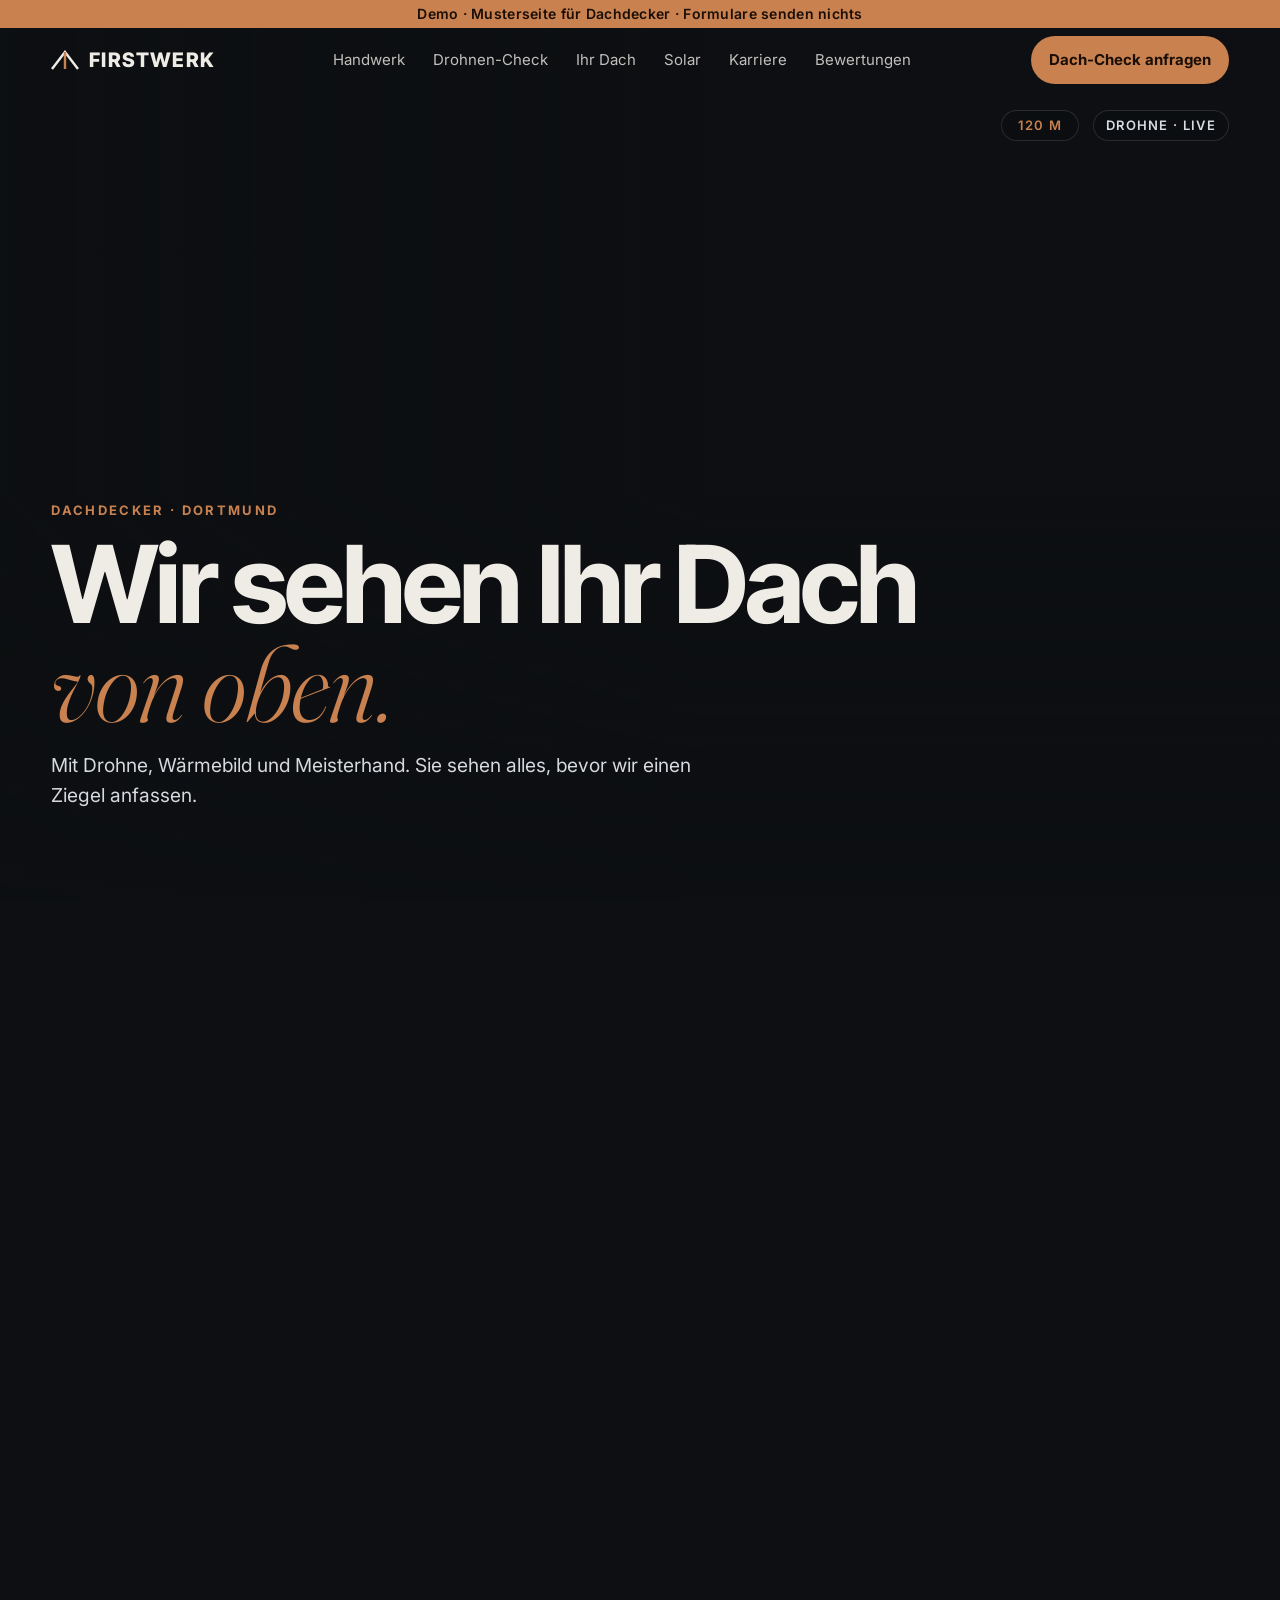
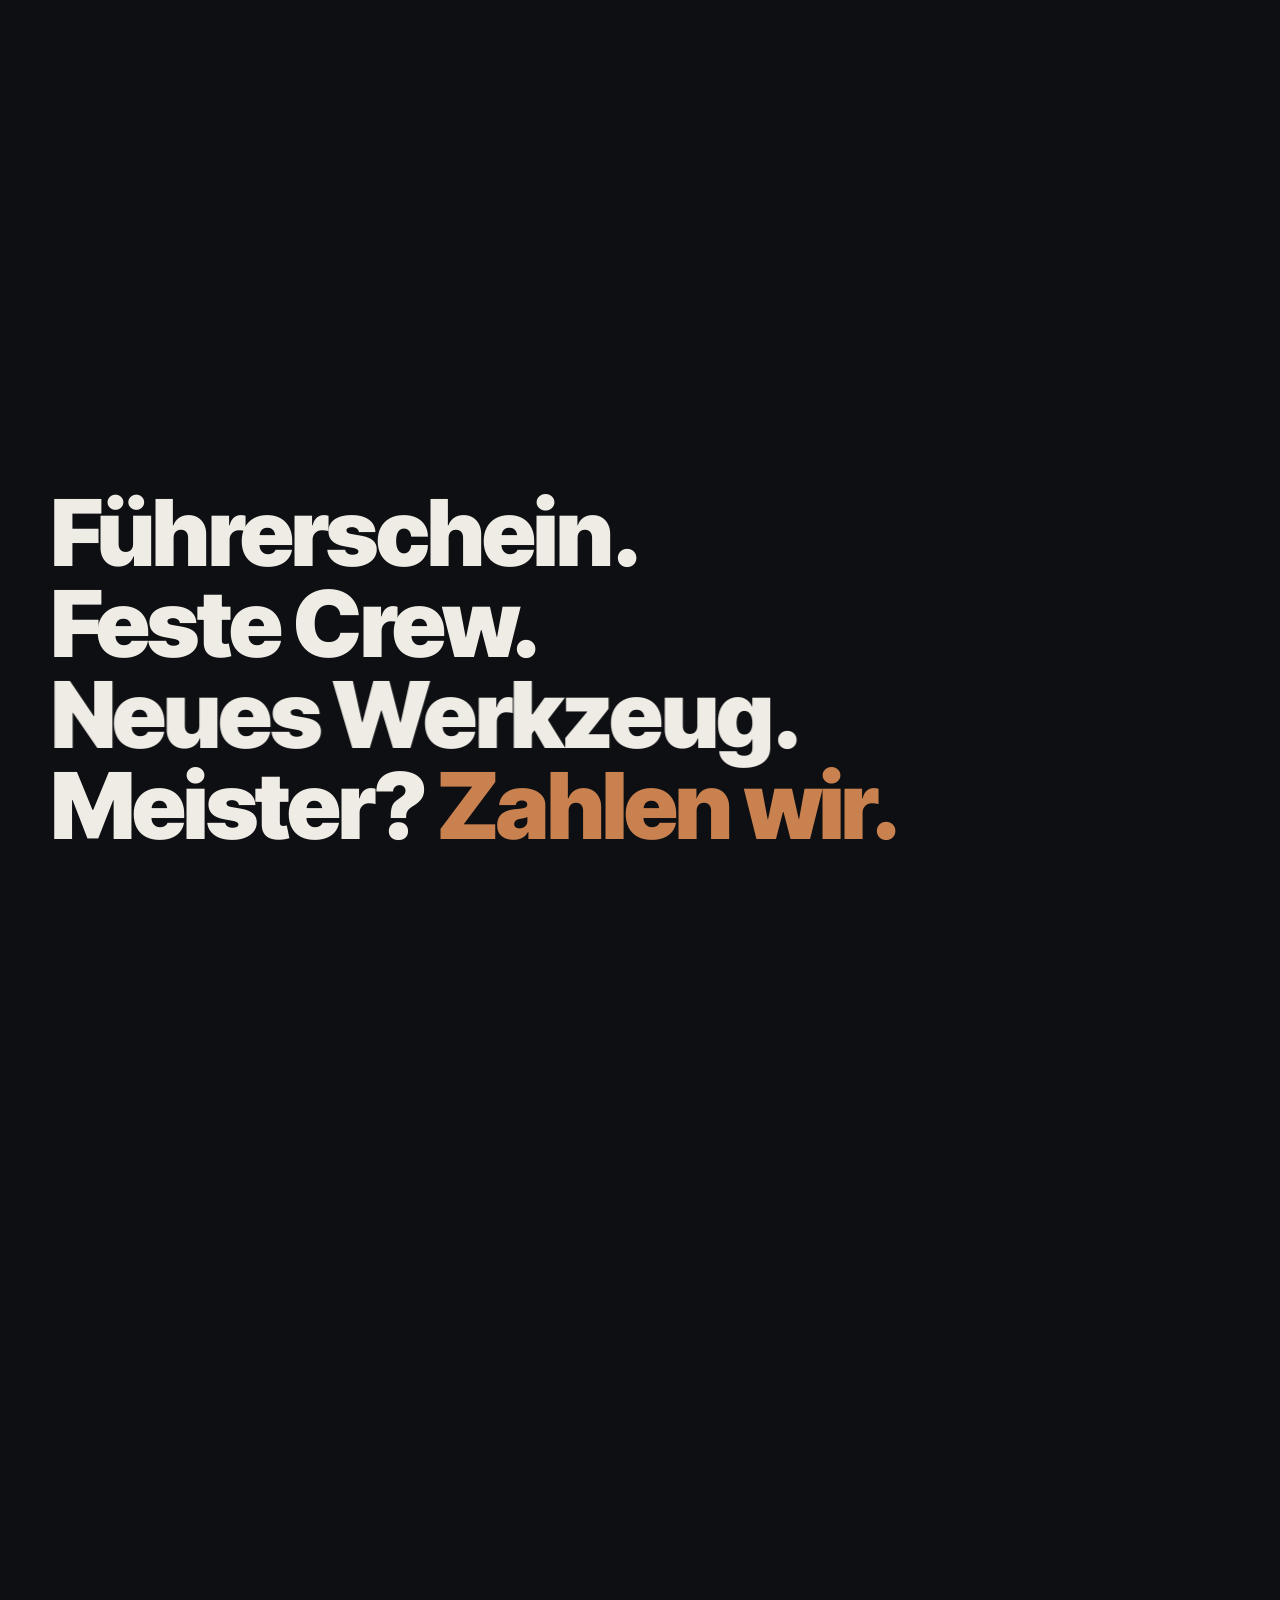
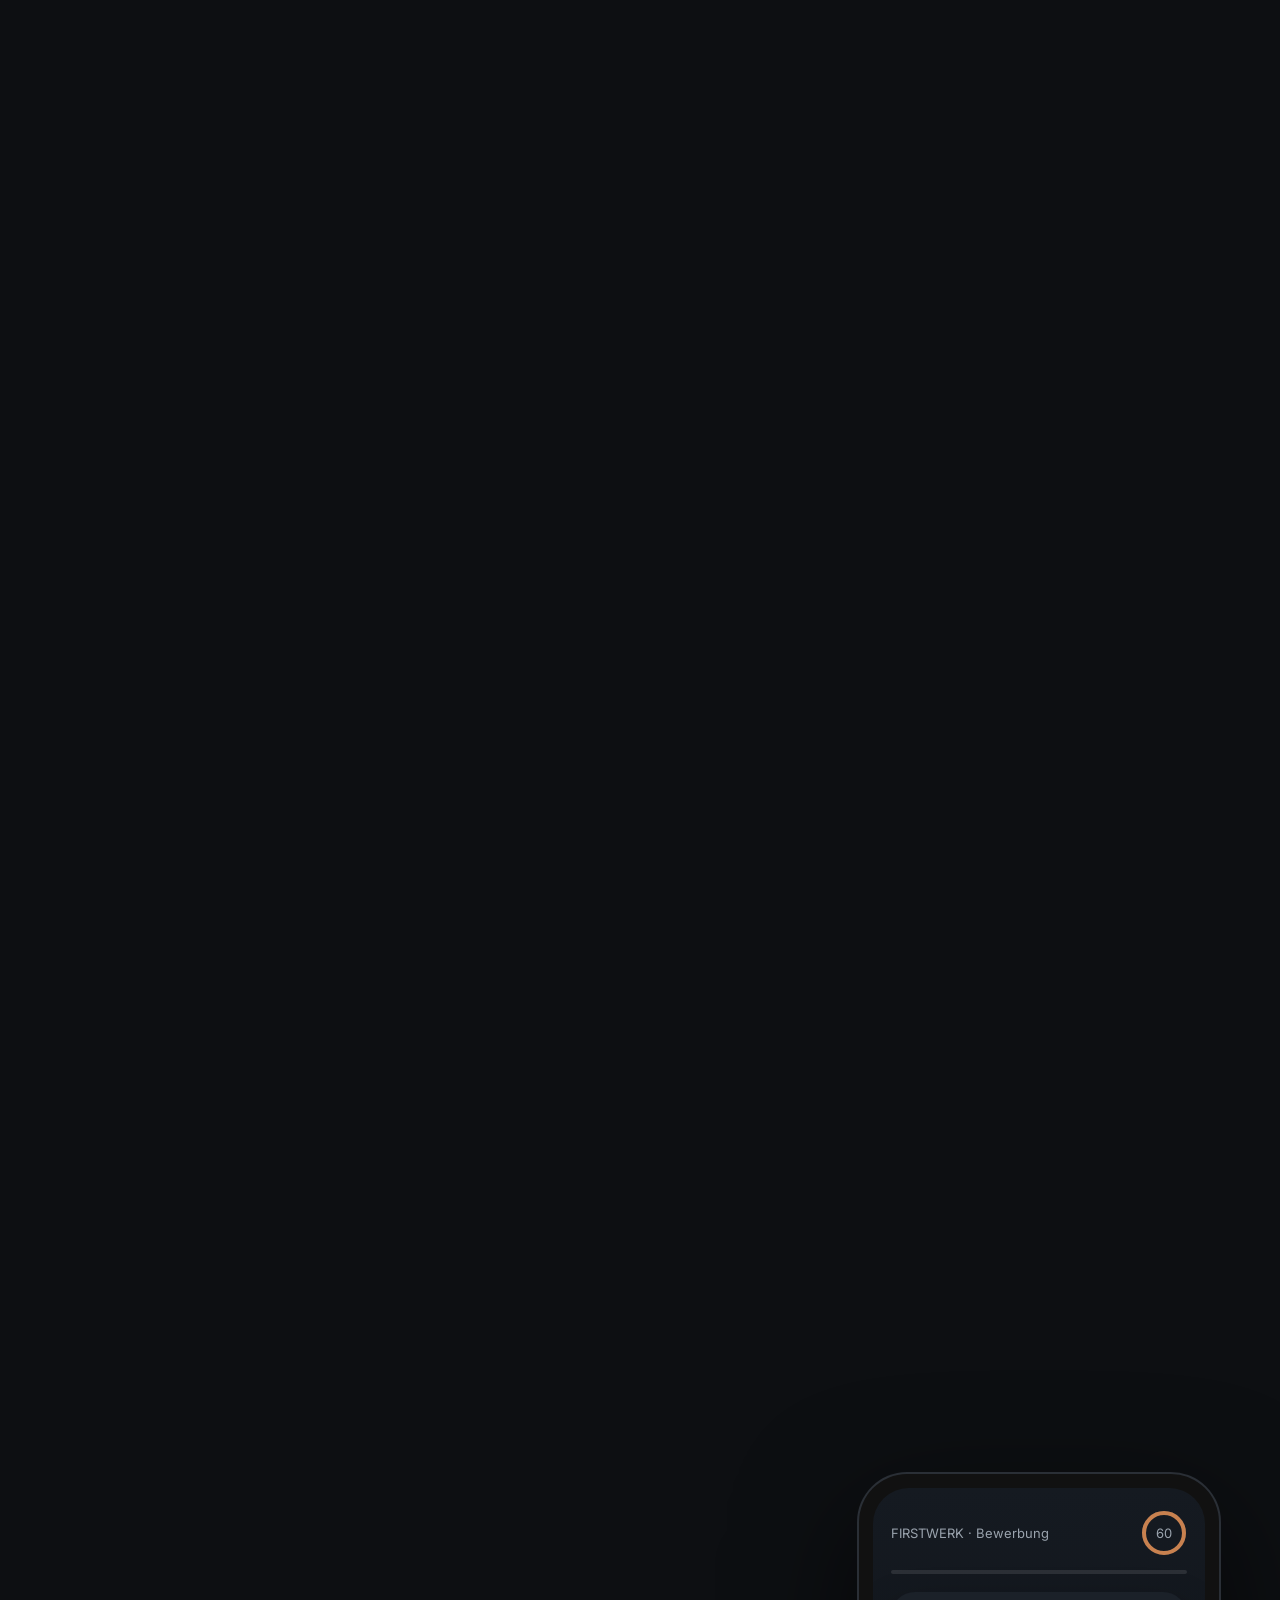
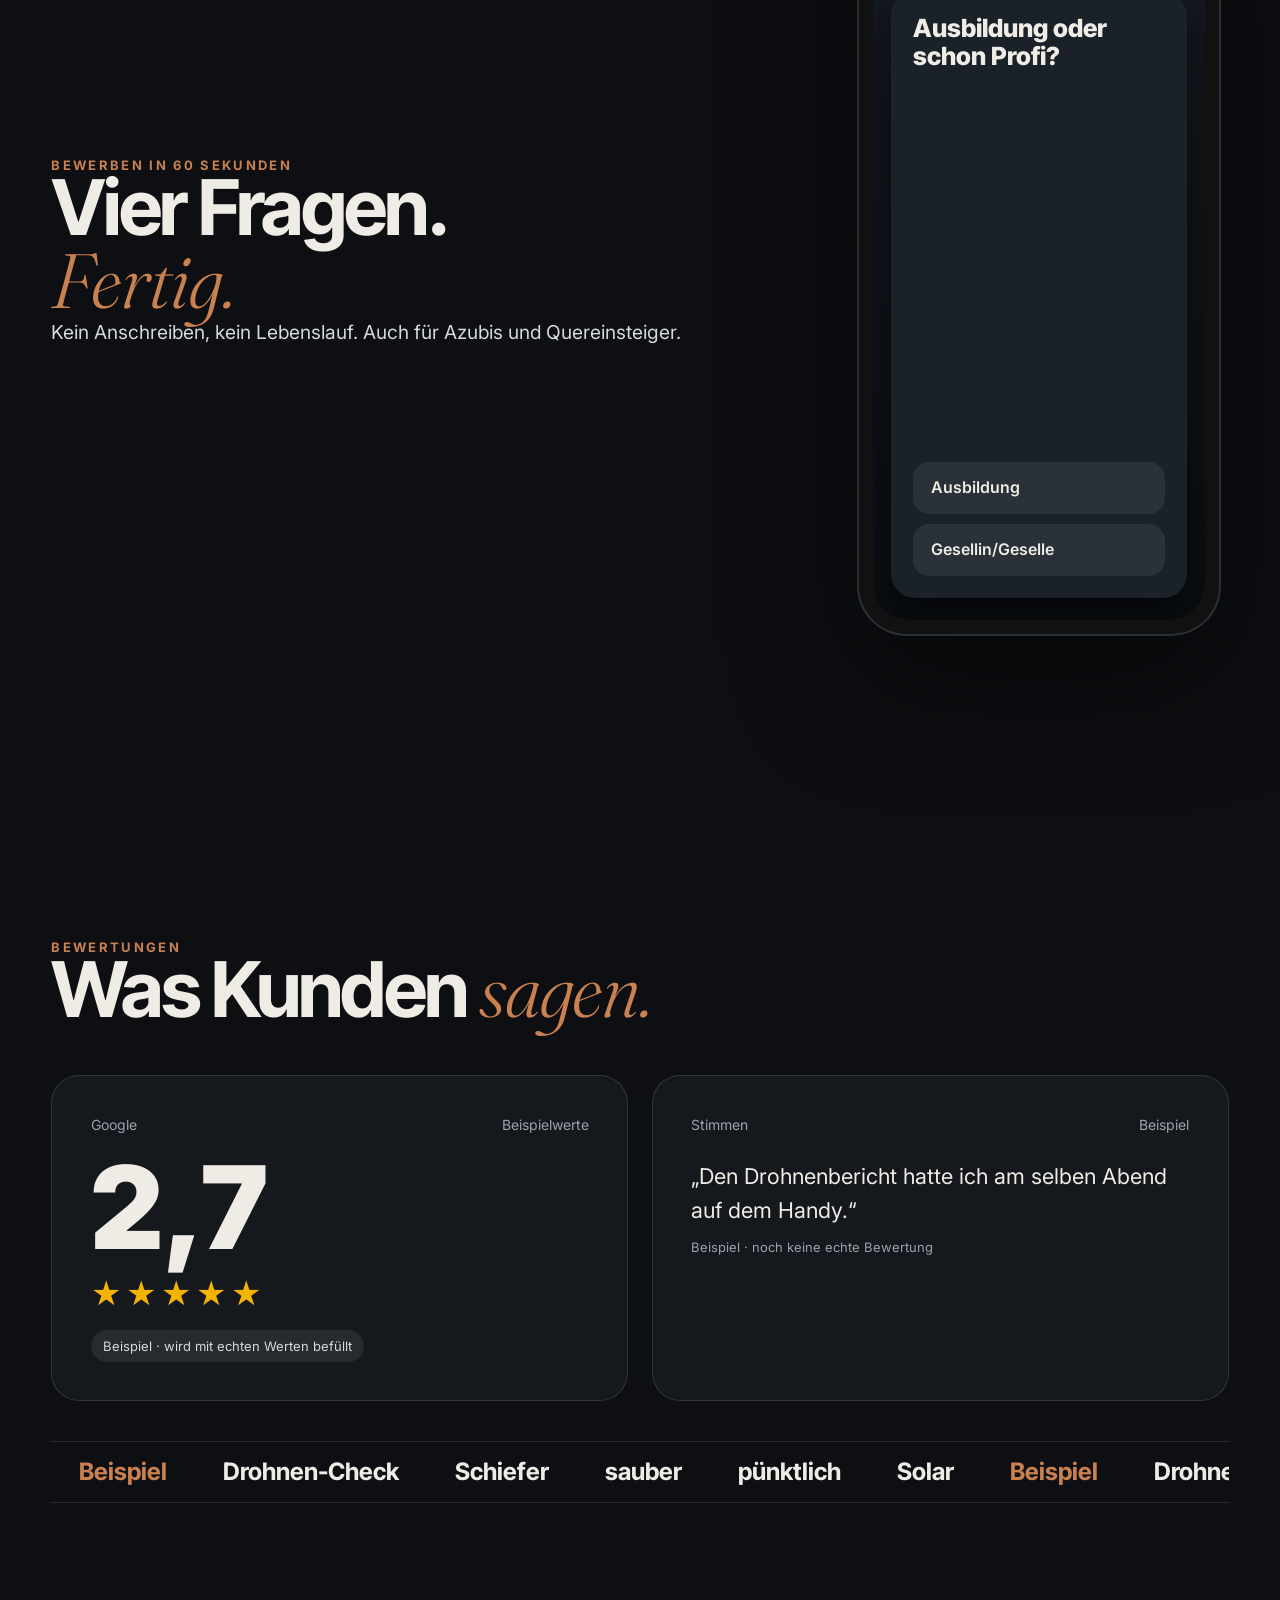
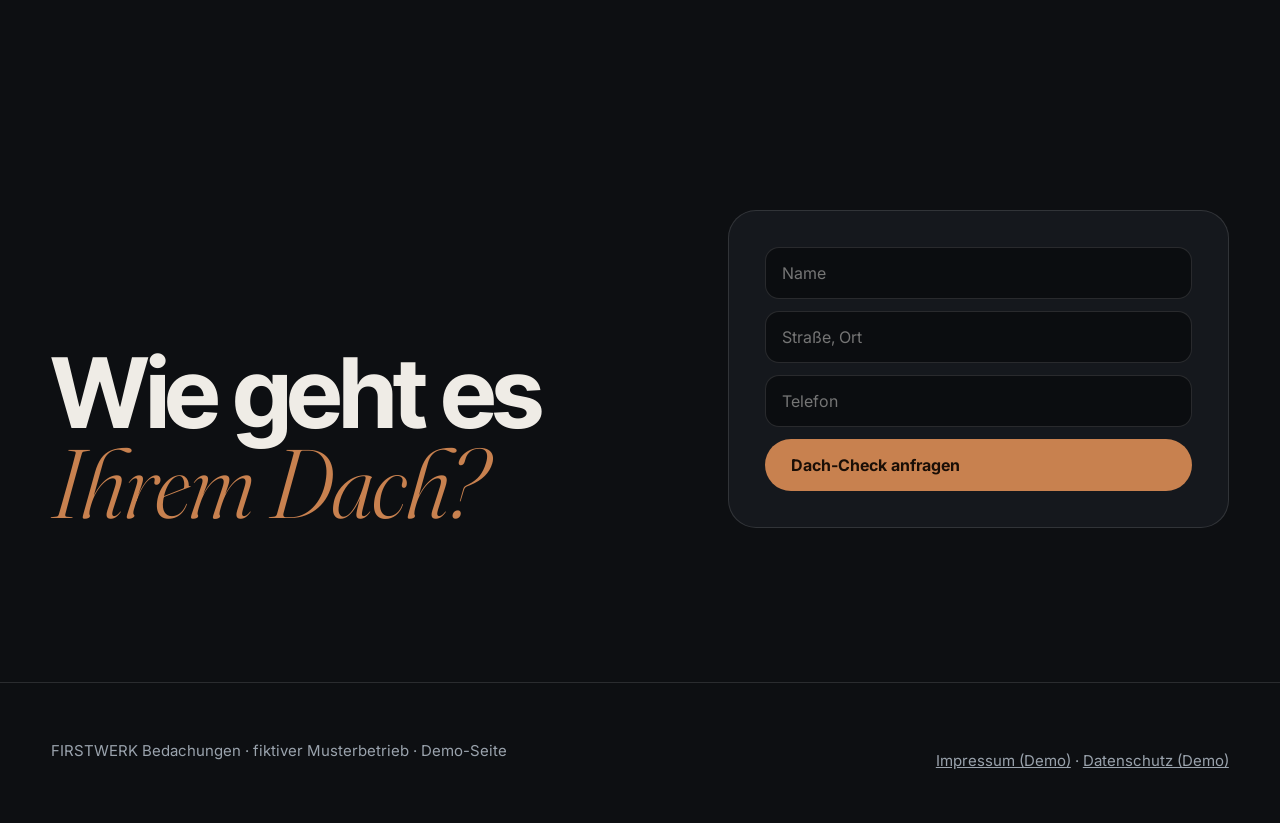
==== von-oben/index.html @ c5e9cd3b "Vorschau-Seiten Sturmnacht und Von oben (ohne Bilder), Werkzeuge Co-Authored-By: Claude Opus 5.5 <no" ====
<!doctype html>
<html lang="de">
<head>
<meta charset="utf-8">
<meta name="viewport" content="width=device-width,initial-scale=1,viewport-fit=cover">
<title>FIRSTWERK Bedachungen – Von oben (Vorschau)</title>
<meta name="description" content="Musterseite für Dachdeckerbetriebe: Drohnen-Dachcheck, Dach-Konfigurator, Solar, Karriere und Bewerbung in 60 Sekunden.">
<meta name="robots" content="noindex">
<link rel="preconnect" href="https://fonts.googleapis.com"><link rel="preconnect" href="https://fonts.gstatic.com" crossorigin>
<link href="https://fonts.googleapis.com/css2?family=Fraunces:ital,opsz,wght@1,9..144,300..500&family=Inter+Tight:wght@500;600;700;800&family=Inter:wght@400;600;700&display=swap" rel="stylesheet">
<link rel="stylesheet" href="../assets/css/base.css?v=1">
<link rel="stylesheet" href="../assets/css/oben.css?v=1">
</head>
<body>
<div class="demo" data-firma><span class="long">Demo · Musterseite für Dachdecker · Formulare senden nichts</span><span class="short">Demo · Formulare senden nichts</span></div>

<header class="nav">
  <a class="logo" href="#top" aria-label="FIRSTWERK Start"><svg viewBox="0 0 28 20" aria-hidden="true"><path d="M1 19 14 2l13 17" fill="none" stroke="currentColor" stroke-width="2.4"/><path d="M14 2v17" stroke="var(--accent)" stroke-width="2.4"/></svg>FIRSTWERK</a>
  <ul>
    <li><a href="#handwerk">Handwerk</a></li><li><a href="#check">Drohnen-Check</a></li><li><a href="#konfigurator">Ihr Dach</a></li>
    <li><a href="#solar">Solar</a></li><li><a href="#karriere">Karriere</a></li><li><a href="#bewertungen">Bewertungen</a></li>
  </ul>
  <a class="cta" href="#kontakt">Dach-Check anfragen</a>
  <button class="burger" aria-label="Menü öffnen"><span></span></button>
</header>
<nav class="menu" aria-label="Menü">
  <button class="x" aria-label="Menü schließen">×</button>
  <a href="#handwerk">Handwerk</a><a href="#check">Drohnen-Check</a><a href="#konfigurator">Ihr Dach</a><a href="#solar">Solar</a><a href="#karriere">Karriere</a><a href="#bewertungen">Bewertungen</a><a href="#kontakt">Kontakt</a>
</nav>

<main id="top">
  <!-- 1 FILM: Drohnenflug über die Altstadt → Sturzflug aufs Dach → Hand mit Schieferhammer → Schiefer-Makro -->
  <section class="scene dive" id="hero" style="height:380vh">
    <div class="stick">
      <img class="layer o1" data-need src="../assets/img/o1.webp" srcset="../assets/img/o1-m.webp 1800w, ../assets/img/o1.webp 3840w" sizes="100vw" alt="Luftbild einer Altstadt mit Schieferdächern zur blauen Stunde">
      <img class="layer o2" data-need src="../assets/img/o2.webp" srcset="../assets/img/o2-m.webp 1800w, ../assets/img/o2.webp 3840w" sizes="100vw" alt="Hand eines Dachdeckers mit Schieferhammer">
      <img class="layer o3" data-need src="../assets/img/o3.webp" srcset="../assets/img/o3-m.webp 1800w, ../assets/img/o3.webp 3840w" sizes="100vw" alt="Schieferdach mit Kupferanschluss an der Gaube">
      <div class="shade"></div>
      <div class="hud" aria-hidden="true"><span data-alt>120 m</span><span>Drohne · live</span></div>
      <div class="t t1 wrap"><p class="kicker">Dachdecker · Dortmund</p><h1 class="h1">Wir sehen Ihr Dach<br><i>von oben.</i></h1><p class="lead">Mit Drohne, Wärmebild und Meisterhand. Sie sehen alles, bevor wir einen Ziegel anfassen.</p></div>
      <div class="t t2 wrap"><p class="kicker">Handwerk</p><h2 class="h2">Jeder Stein<br><i>von Hand.</i></h2></div>
      <div class="t t3 wrap" id="handwerk"><p class="kicker">Schiefer · Kupfer · Ziegel</p><h2 class="h2">Handwerk, das man<br><i>von unten sieht.</i></h2></div>
    </div>
  </section>

  <!-- 2 Drohnen-Dachcheck -->
  <section class="scene check" id="check" style="height:260vh" data-hide>
    <div class="stick">
      <img class="layer cold" data-need src="../assets/img/s5.webp" srcset="../assets/img/s5-m.webp 1800w, ../assets/img/s5.webp 3840w" sizes="100vw" alt="">
      <img class="layer hot" data-need src="../assets/img/s5.webp" srcset="../assets/img/s5-m.webp 1800w, ../assets/img/s5.webp 3840w" sizes="100vw" alt="Wärmebild eines Dachs von oben">
      <svg class="grid" aria-hidden="true"><defs><pattern id="g" width="64" height="64" patternUnits="userSpaceOnUse"><path d="M64 0H0V64" fill="none" stroke="rgba(255,255,255,.12)"/></pattern></defs><rect width="100%" height="100%" fill="url(#g)"/></svg>
      <div class="spot" aria-hidden="true"><i></i><span>Wärmeverlust · Schornstein</span></div>
      <div class="panel">
        <p class="kicker">Drohnen-Dachcheck</p>
        <h2 class="h2">Kein Gerüst.<br><i>Kein Raten.</i></h2>
        <ol class="flow"><li data-k="0"><b>Termin</b>Online wählen</li><li data-k="1"><b>Flug</b>15 Minuten, Sie müssen nicht da sein</li><li data-k="2"><b>Bericht</b>Fotos + Wärmebild aufs Handy</li></ol>
      </div>
    </div>
  </section>

  <!-- 3 Konfigurator -->
  <section class="pad konf" id="konfigurator">
    <div class="wrap">
      <div class="khead rv"><p class="kicker">Ihr neues Dach</p><h2 class="h2">Probieren Sie es<br><i>einfach aus.</i></h2></div>
      <div class="kstage rv">
        <img class="km on" data-m="schiefer" data-need src="../assets/img/o5a.webp" srcset="../assets/img/o5a-m.webp 1800w, ../assets/img/o5a.webp 3840w" sizes="(max-width:900px) 100vw, 1300px" alt="Haus mit Schieferdach">
        <img class="km" data-m="rot" data-need src="../assets/img/o5b.webp" srcset="../assets/img/o5b-m.webp 1800w, ../assets/img/o5b.webp 3840w" sizes="(max-width:900px) 100vw, 1300px" alt="Haus mit roten Tonziegeln">
        <img class="km" data-m="anthrazit" data-need src="../assets/img/o5c.webp" srcset="../assets/img/o5c-m.webp 1800w, ../assets/img/o5c.webp 3840w" sizes="(max-width:900px) 100vw, 1300px" alt="Haus mit anthrazitfarbenen Tonziegeln">
        <img class="km" data-m="gruen" data-need src="../assets/img/o5d.webp" srcset="../assets/img/o5d-m.webp 1800w, ../assets/img/o5d.webp 3840w" sizes="(max-width:900px) 100vw, 1300px" alt="Haus mit begrüntem Dach">
      </div>
      <div class="swatches rv" role="group" aria-label="Material wählen">
        <button class="on" data-m="schiefer"><i style="background:linear-gradient(135deg,#3a3f46,#22262b)"></i>Schiefer</button>
        <button data-m="rot"><i style="background:linear-gradient(135deg,#b4523a,#7e3424)"></i>Ton rot</button>
        <button data-m="anthrazit"><i style="background:linear-gradient(135deg,#4a4d52,#2b2d31)"></i>Ton anthrazit</button>
        <button data-m="gruen"><i style="background:linear-gradient(135deg,#6f8f4a,#3e5a2a)"></i>Gründach</button>
      </div>
    </div>
  </section>

  <!-- 4 Solar -->
  <section class="solar" id="solar" data-hide>
    <img data-need src="../assets/img/o6.webp" srcset="../assets/img/o6-m.webp 1800w, ../assets/img/o6.webp 3840w" sizes="100vw" alt="Dachdecker montieren Solarmodule">
    <div class="wrap stxt rv"><p class="kicker">Solar</p><h2 class="h2">Dach und Solar<br><i>aus einer Hand.</i></h2><p class="lead">Ein Gerüst, ein Ansprechpartner, ein Termin. Erst wird das Dach fit gemacht, dann kommen die Module drauf.</p></div>
  </section>

  <!-- 5 Karriere -->
  <section class="crew" id="karriere" data-hide>
    <img data-need src="../assets/img/o7.webp" srcset="../assets/img/o7-m.webp 1800w, ../assets/img/o7.webp 3840w" sizes="100vw" alt="Junge Dachdeckerin auf dem First über der Stadt">
    <div class="wrap crew-txt"><p class="kicker">Karriere</p><h2 class="h2">Ausblick<br><i>inklusive.</i></h2><p class="lead">Dein Büro hat keine Decke. Dafür die beste Aussicht der Stadt.</p></div>
  </section>
  <section class="scene benefits" style="height:300vh">
    <div class="stick wrap kwrap">
      <div class="kin">
        <span class="w">Führerschein.</span>
        <span class="w">Feste Crew.</span>
        <span class="w">Neues Werkzeug.</span>
        <span class="w">Meister? <em>Zahlen wir.</em></span>
      </div>
    </div>
  </section>

  <!-- 6 Bewerbung -->
  <section class="pad" id="bewerben">
    <div class="wrap apply">
      <div class="rv"><p class="kicker">Bewerben in 60 Sekunden</p><h2 class="h2">Vier Fragen.<br><i>Fertig.</i></h2><p class="lead">Kein Anschreiben, kein Lebenslauf. Auch für Azubis und Quereinsteiger.</p></div>
      <div class="phone rv" data-apply>
        <div class="screen">
          <div class="top"><span>FIRSTWERK · Bewerbung</span><svg class="ring" viewBox="0 0 46 46"><circle class="bgc" cx="23" cy="23" r="20"/><circle class="fg" cx="23" cy="23" r="20"/><text x="23" y="28" text-anchor="middle" fill="currentColor" font-size="13" data-sec>60</text></svg></div>
          <div class="bar"><i></i></div>
          <div class="stack">
            <div class="card"><span class="stamp">OK</span><h4>Ausbildung oder schon Profi?</h4><div class="opts"><button>Ausbildung</button><button>Gesellin/Geselle</button></div></div>
            <div class="card"><span class="stamp">OK</span><h4>Schiefer, Ziegel oder Flachdach?</h4><div class="opts"><button>Am liebsten alles</button><button>Weiß ich noch nicht</button></div></div>
            <div class="card"><span class="stamp">OK</span><h4>Führerschein?</h4><div class="opts"><button>Ja, Klasse B</button><button>Noch nicht</button></div></div>
            <div class="card"><span class="stamp">OK</span><h4>Wann kannst du anfangen?</h4><div class="opts"><button>Sofort</button><button>In 1–3 Monaten</button></div></div>
            <div class="card"><h4>Wie erreichen wir dich?</h4><form><input placeholder="Vorname" aria-label="Vorname"><input placeholder="Nachname" aria-label="Nachname"><input placeholder="Wohnort" aria-label="Wohnort"><input type="email" placeholder="E-Mail" aria-label="E-Mail"><input type="tel" placeholder="Handynummer" aria-label="Handynummer"><button class="send">Abschicken</button></form></div>
            <div class="card"><h4>Danke!</h4><p>Wir melden uns innerhalb von 24 Stunden. Demo: nichts gesendet.</p></div>
          </div>
        </div>
      </div>
    </div>
  </section>

  <!-- 7 Bewertungen -->
  <section class="pad" id="bewertungen">
    <div class="wrap">
      <p class="kicker rv">Bewertungen</p>
      <h2 class="h2 rv">Was Kunden <i>sagen.</i></h2>
      <div class="reviews" style="margin-top:48px">
        <div class="rbox rv"><div class="src"><span>Google</span><span>Beispielwerte</span></div><div class="num" data-count="4.9">0</div><div class="stars" data-fill="98%">★★★★★<i>★★★★★</i></div><br><span class="tag">Beispiel · wird mit echten Werten befüllt</span></div>
        <div class="rbox rv"><div class="src"><span>Stimmen</span><span>Beispiel</span></div>
          <div class="quote">
            <p>„Den Drohnenbericht hatte ich am selben Abend auf dem Handy.“<small>Beispiel · noch keine echte Bewertung</small></p>
            <p>„Mit dem Konfigurator wussten wir sofort, welches Dach es wird.“<small>Beispiel · noch keine echte Bewertung</small></p>
            <p>„Dach und Solar in einem Rutsch, ein Ansprechpartner. Top.“<small>Beispiel · noch keine echte Bewertung</small></p>
          </div>
        </div>
      </div>
      <div class="ticker" aria-hidden="true"><div><span><b>Beispiel</b></span><span>Drohnen-Check</span><span>Schiefer</span><span>sauber</span><span>pünktlich</span><span>Solar</span><span><b>Beispiel</b></span><span>Drohnen-Check</span><span>Schiefer</span><span>sauber</span><span>pünktlich</span><span>Solar</span></div></div>
    </div>
  </section>

  <!-- 8 Kontakt -->
  <section class="pad final" id="kontakt">
    <div class="wrap fgrid">
      <h2 class="h1 rv">Wie geht es<br><i>Ihrem Dach?</i></h2>
      <form class="cform rv" novalidate onsubmit="event.preventDefault();this.innerHTML='<h3>Danke! Wir melden uns.</h3><p>Demo: nichts gesendet.</p>'">
        <input placeholder="Name" aria-label="Name"><input placeholder="Straße, Ort" aria-label="Adresse"><input type="tel" placeholder="Telefon" aria-label="Telefon">
        <button class="btn">Dach-Check anfragen</button>
      </form>
    </div>
  </section>
</main>

<footer><div class="wrap row"><span>FIRSTWERK Bedachungen · fiktiver Musterbetrieb · Demo-Seite</span><span><a href="#top">Impressum (Demo)</a> · <a href="#top">Datenschutz (Demo)</a></span></div></footer>
<a class="btn fab" href="#kontakt">Dach-Check</a>

<script src="../assets/js/geo.js?v=1"></script>
<script src="../assets/js/base.js?v=1"></script>
<script src="../assets/js/oben.js?v=1"></script>
</body>
</html>
---- assets/css/base.css ----
/* FIRSTWERK – gemeinsame Basis für beide Vorschauen */
:root{
  --bg:#07090d; --bg2:#0e1218; --ink:#f4f1ea; --mute:#9aa3ad; --line:rgba(255,255,255,.12);
  --accent:#ff6a1a; --accent-ink:#120700;
  --f-head:"Archivo",system-ui,sans-serif; --f-body:"Inter",system-ui,sans-serif;
  --gut:clamp(16px,4vw,56px); --nav:64px;
}
*{box-sizing:border-box;margin:0;padding:0}
html{scroll-behavior:smooth;-webkit-text-size-adjust:100%}
body{background:var(--bg);color:var(--ink);font:400 17px/1.55 var(--f-body);overflow-x:hidden;-webkit-font-smoothing:antialiased}
img{display:block;max-width:100%}
a{color:inherit}
button{font:inherit;color:inherit;cursor:pointer;border:0;background:none}
.sr{position:absolute;width:1px;height:1px;overflow:hidden;clip:rect(0 0 0 0)}

/* Demo-Hinweis + Navigation */
.demo{position:fixed;inset:0 0 auto;z-index:60;height:28px;display:flex;align-items:center;justify-content:center;gap:.5em;
  font:600 14px/1 var(--f-body);letter-spacing:.02em;white-space:nowrap;overflow:hidden;background:var(--accent);color:var(--accent-ink);padding:0 12px;text-align:center}
.nav{position:fixed;top:28px;left:0;right:0;z-index:50;height:var(--nav);display:flex;align-items:center;justify-content:space-between;
  padding:0 var(--gut);transition:background .3s,backdrop-filter .3s}
.nav.solid{background:rgba(7,9,13,.72);backdrop-filter:blur(14px);-webkit-backdrop-filter:blur(14px);border-bottom:1px solid var(--line)}
.logo{font:800 20px/1 var(--f-head);letter-spacing:.06em;text-decoration:none;display:flex;align-items:center;gap:10px}
.logo svg{width:28px;height:20px}
.nav ul{display:flex;gap:28px;list-style:none;font-size:15px}
.nav ul a{text-decoration:none;opacity:.8}.nav ul a:hover{opacity:1}
.nav .cta{padding:12px 18px;min-height:44px;display:inline-flex;align-items:center;border-radius:999px;background:var(--accent);color:var(--accent-ink);font-weight:700;text-decoration:none;font-size:15px;white-space:nowrap}
.burger{display:none;width:44px;height:44px;align-items:center;justify-content:center}
.burger span{width:22px;height:2px;background:var(--ink);box-shadow:0 7px 0 var(--ink),0 -7px 0 var(--ink)}
.menu{position:fixed;inset:0;z-index:70;background:var(--bg);display:flex;flex-direction:column;justify-content:center;gap:8px;padding:var(--gut);
  transform:translateY(-100%);transition:transform .45s cubic-bezier(.7,0,.2,1)}
.menu.open{transform:none}
.menu a{font:800 clamp(34px,9vw,64px)/1.1 var(--f-head);text-decoration:none;min-height:44px}
.menu .x{position:absolute;top:40px;right:var(--gut);width:44px;height:44px;font-size:30px}
@media (max-width:1180px){.nav ul{display:none}.burger{display:flex}}
@media (max-width:520px){.nav .cta{display:none}}

/* Szenen (Scroll steuert --p) */
.scene{position:relative}
.stick{position:sticky;top:0;height:100vh;height:100svh;overflow:hidden}
.layer{position:absolute;inset:0;width:100%;height:100%;object-fit:cover}
.shade{position:absolute;inset:0;pointer-events:none}

/* Typo */
.kicker{font:700 13px/1 var(--f-body);letter-spacing:.18em;text-transform:uppercase;color:var(--accent)}
.h1{font:800 clamp(44px,8.4vw,132px)/.92 var(--f-head);letter-spacing:-.02em}
.h2{font:800 clamp(36px,6vw,92px)/.95 var(--f-head);letter-spacing:-.02em}
.lead{font-size:clamp(17px,1.5vw,21px);color:#d6d9dd;max-width:34em}
.btn{display:inline-flex;align-items:center;gap:10px;min-height:52px;padding:0 26px;border-radius:999px;background:var(--accent);color:var(--accent-ink);
  font:700 16px/1 var(--f-body);text-decoration:none;transition:transform .2s}
.btn:hover{transform:translateY(-2px)}
.btn.ghost{background:transparent;color:var(--ink);box-shadow:inset 0 0 0 1.5px rgba(255,255,255,.5)}
.wrap{padding:0 var(--gut);max-width:1440px;margin:0 auto}
section.pad{padding:clamp(80px,12vw,180px) 0}

/* Einblenden */
.rv{opacity:0;transform:translateY(40px);transition:opacity .9s ease,transform .9s cubic-bezier(.2,.7,.2,1)}
.rv.in{opacity:1;transform:none}

/* Kinetik-Typo: Vorteile fahren einzeln rein */
.kin{display:flex;flex-direction:column;gap:.04em}
.kin .w{font:900 clamp(40px,7.2vw,124px)/.98 var(--f-head);letter-spacing:-.03em;white-space:nowrap;
  transform:translateX(calc((1 - var(--k,0)) * 60vw));opacity:var(--k,0);will-change:transform}
.kin .w em{font-style:normal;color:var(--accent)}
@media (max-width:700px){.kin .w{white-space:normal;font-size:clamp(40px,12.5vw,70px)}}

/* Bewerbung in 60 s */
.apply{display:grid;grid-template-columns:1fr minmax(300px,380px);gap:clamp(32px,6vw,96px);align-items:center}
.phone{position:relative;width:100%;max-width:360px;aspect-ratio:9/19;margin:0 auto;border-radius:48px;background:#111;padding:14px;
  box-shadow:0 0 0 2px #2a2f36,0 40px 120px rgba(0,0,0,.6)}
.screen{position:relative;height:100%;border-radius:36px;overflow:hidden;background:linear-gradient(180deg,#151a21,#0b0e12);display:flex;flex-direction:column;padding:22px 18px}
.screen .top{display:flex;justify-content:space-between;align-items:center;font-size:13px;color:var(--mute)}
.ring{width:46px;height:46px}
.ring circle{fill:none;stroke-width:4}
.ring .bgc{stroke:rgba(255,255,255,.1)}.ring .fg{stroke:var(--accent);stroke-linecap:round;transform:rotate(-90deg);transform-origin:50% 50%;transition:stroke-dashoffset .4s}
.bar{height:4px;border-radius:4px;background:rgba(255,255,255,.1);margin:14px 0 18px;overflow:hidden}
.bar i{display:block;height:100%;width:0;background:var(--accent);transition:width .4s}
.stack{position:relative;flex:1}
.card{position:absolute;inset:0;border-radius:24px;background:#1b2129;padding:22px;display:flex;flex-direction:column;justify-content:space-between;
  box-shadow:0 20px 40px rgba(0,0,0,.4);transition:transform .45s cubic-bezier(.2,.7,.2,1),opacity .45s}
.card h4{font:800 25px/1.12 var(--f-head)}
.card .opts{display:grid;gap:10px}
.card .opts button,.card .send{min-height:52px;border-radius:16px;background:rgba(255,255,255,.07);font-weight:600;font-size:16px;text-align:left;padding:0 18px}
.card .opts button:hover{background:var(--accent);color:var(--accent-ink)}
.card input{width:100%;min-height:48px;border-radius:12px;border:1px solid var(--line);background:#0f1318;color:var(--ink);padding:0 14px;font:16px var(--f-body)}
.card form{display:grid;gap:8px}
.card .send{background:var(--accent);color:var(--accent-ink);text-align:center}
.card.out-l{transform:translateX(-120%) rotate(-14deg);opacity:0}
.card.out-r{transform:translateX(120%) rotate(14deg);opacity:0}
.card.back{transform:translateY(14px) scale(.95);opacity:.6}
.card.hide{opacity:0;pointer-events:none}
.stamp{position:absolute;top:18px;right:18px;padding:6px 12px;border:2px solid var(--accent);color:var(--accent);border-radius:8px;font:800 14px var(--f-head);transform:rotate(8deg);opacity:0;transition:opacity .2s}
.card.out-r .stamp,.card.out-l .stamp{opacity:1}
@media (max-width:860px){.apply{grid-template-columns:1fr}.phone{max-width:300px}}

/* Bewertungen */
.reviews{display:grid;grid-template-columns:repeat(2,minmax(0,1fr));gap:24px}
.rbox{border:1px solid var(--line);border-radius:28px;padding:clamp(24px,3vw,40px);background:var(--bg2)}
.rbox .src{display:flex;justify-content:space-between;color:var(--mute);font-size:14px;gap:12px;flex-wrap:wrap}
.rbox .num{font:900 clamp(64px,9vw,128px)/1 var(--f-head);margin:14px 0 6px}
.stars{position:relative;display:inline-block;font-size:30px;letter-spacing:4px;color:rgba(255,255,255,.15)}
.stars i{position:absolute;inset:0;overflow:hidden;color:#f5b301;width:var(--fill,0%);transition:width 1.6s cubic-bezier(.2,.7,.2,1);white-space:nowrap;font-style:normal}
.tag{display:inline-block;margin-top:12px;font-size:13px;padding:6px 12px;border-radius:999px;background:rgba(255,255,255,.08);color:#d6d9dd}
.ticker{overflow:hidden;border-block:1px solid var(--line);margin-top:40px;white-space:nowrap}
.ticker div{display:inline-block;padding:18px 0;animation:tick 32s linear infinite;font:700 clamp(18px,2vw,24px)/1 var(--f-head)}
.ticker span{margin:0 28px}.ticker b{color:var(--accent)}
@keyframes tick{to{transform:translateX(-50%)}}
.quote{position:relative;min-height:170px;margin-top:24px}
.quote p{position:absolute;inset:0;font-size:clamp(18px,1.7vw,22px);opacity:0;transition:opacity 1s}
.quote p.on{opacity:1}
.quote small{display:block;margin-top:10px;font-size:13px;color:var(--mute)}
@media (max-width:860px){.reviews{grid-template-columns:1fr}}

/* Footer */
footer{border-top:1px solid var(--line);padding:56px 0 40px;color:var(--mute);font-size:15px}
footer .row{display:flex;justify-content:space-between;gap:24px;flex-wrap:wrap}
footer a{min-height:44px;display:inline-flex;align-items:center}
.fab{position:fixed;right:16px;bottom:16px;z-index:40;display:none}
@media (max-width:700px){.fab{display:inline-flex}}

@media (prefers-reduced-motion:reduce){*{transition:none!important;animation:none!important}}

.demo .short{display:none}
@media (max-width:640px){.demo .long{display:none}.demo .short{display:inline}}
---- assets/css/oben.css ----
/* Variante 3 – Von oben: Schiefer-Anthrazit, Kupfer, edel */
:root{--bg:#0d0f12;--bg2:#15181d;--ink:#efece6;--accent:#c8814f;--accent-ink:#1a0e06;
  --f-head:"Inter Tight",system-ui,sans-serif}
.h1,.h2{font-weight:700;letter-spacing:-.035em}
.h1 i,.h2 i{font-family:"Fraunces",Georgia,serif;font-weight:300;font-style:italic;letter-spacing:-.01em;color:var(--accent)}
.row{display:flex;flex-wrap:wrap;gap:14px}

/* Hero-Sturzflug */
.dive .o2,.dive .o3{opacity:0}
.dive .layer{transform-origin:var(--ox,58%) var(--oy,62%);will-change:transform,opacity}
.dive .shade{background:linear-gradient(0deg,rgba(13,15,18,.85),transparent 45%),linear-gradient(90deg,rgba(13,15,18,.6),transparent 55%)}
.hud{position:absolute;top:calc(28px + var(--nav) + 18px);right:var(--gut);display:flex;gap:14px;font:600 13px/1 var(--f-body);letter-spacing:.1em;text-transform:uppercase;color:#d8dde3;opacity:calc(1 - var(--p,0)*3)}
.hud span{padding:8px 12px;border:1px solid var(--line);border-radius:999px;background:rgba(13,15,18,.45);backdrop-filter:blur(8px);-webkit-backdrop-filter:blur(8px)}
.hud span:first-child{color:var(--accent);min-width:78px;text-align:center}
.t{position:absolute;left:0;right:0;bottom:10vh;display:grid;gap:18px;max-width:1440px;opacity:0;will-change:opacity,transform}
.t1{opacity:1}
@media (max-width:700px){.t{bottom:7vh}.t .lead{font-size:16px}.hud{top:calc(28px + var(--nav) + 10px)}}
@media (max-height:500px){.t .lead,.hud{display:none}.t .h1{font-size:44px}}

/* Drohnen-Check */
.check .cold{filter:grayscale(1) brightness(.5)}
.check .hot{clip-path:circle(calc(var(--r,0)*120%) at var(--sx,55%) var(--sy,45%))}
.grid{position:absolute;inset:0;width:100%;height:100%;opacity:.6}
.spot{position:absolute;left:var(--sx,55%);top:var(--sy,45%);opacity:var(--done,0)}
.spot i{display:block;width:110px;height:110px;margin:-55px 0 0 -55px;border:1.5px solid var(--accent);border-radius:50%;box-shadow:0 0 0 8px rgba(200,129,79,.15)}
.spot span{position:absolute;left:66px;top:-14px;white-space:nowrap;padding:8px 12px;border-radius:10px;background:rgba(13,15,18,.85);font-size:14px;font-weight:600}
.panel{position:absolute;left:var(--gut);bottom:8vh;width:min(520px,calc(100% - 2*var(--gut)));padding:clamp(22px,3vw,36px);border-radius:28px;
  background:rgba(13,15,18,.72);backdrop-filter:blur(16px);-webkit-backdrop-filter:blur(16px);border:1px solid var(--line);display:grid;gap:16px}
.panel .h2{font-size:clamp(34px,4.4vw,64px)}
.flow{list-style:none;display:grid;gap:8px;counter-reset:f}
.flow li{display:grid;grid-template-columns:44px 1fr;align-items:center;gap:0 12px;color:var(--mute);font-size:15px;opacity:.35;transition:opacity .4s}
.flow li b{grid-column:2;color:var(--ink);font:700 18px/1.2 var(--f-head)}
.flow li::before{counter-increment:f;content:counter(f);grid-row:span 2;width:44px;height:44px;border-radius:50%;display:grid;place-items:center;border:1px solid var(--accent);color:var(--accent);font-weight:700}
.flow li.on{opacity:1}
@media (max-width:700px){.spot span{left:-70px;top:66px}.panel{bottom:16px}}
@media (max-height:500px){.flow{display:none}}

/* Konfigurator */
.khead{margin-bottom:36px}
.kstage{position:relative;aspect-ratio:16/9;border-radius:28px;overflow:hidden;background:var(--bg2)}
.km{position:absolute;inset:0;width:100%;height:100%;object-fit:cover;opacity:0;transition:opacity .9s ease,clip-path 1.1s cubic-bezier(.7,0,.2,1);clip-path:inset(0 0 100% 0)}
.km.on{opacity:1;clip-path:inset(0 0 0 0)}
.swatches{display:flex;flex-wrap:wrap;gap:12px;margin-top:24px}
.swatches button{display:flex;align-items:center;gap:12px;min-height:56px;padding:0 20px 0 8px;border-radius:999px;border:1px solid var(--line);font-weight:600;font-size:16px;transition:border-color .3s,background .3s}
.swatches button i{width:40px;height:40px;border-radius:50%}
.swatches button.on{border-color:var(--accent);background:rgba(200,129,79,.12)}
@media (max-width:700px){.kstage{aspect-ratio:4/3;border-radius:20px}.swatches button{flex:1 1 calc(50% - 6px)}}

/* Solar + Karriere */
.solar,.crew{position:relative;min-height:100vh;min-height:100svh;display:flex;align-items:flex-end;overflow:hidden}
.solar img,.crew img{position:absolute;inset:0;width:100%;height:100%;object-fit:cover}
.solar::after,.crew::after{content:"";position:absolute;inset:0;background:linear-gradient(0deg,rgba(13,15,18,.92),transparent 55%),linear-gradient(90deg,rgba(13,15,18,.6),transparent 60%)}
.stxt,.crew-txt{position:relative;z-index:1;padding-bottom:10vh;display:grid;gap:18px;width:100%}
.kwrap{display:flex;align-items:center}

/* Kontakt */
.fgrid{display:grid;grid-template-columns:1.2fr 1fr;gap:clamp(32px,6vw,96px);align-items:end}
.final .h1{font-size:clamp(46px,7.6vw,120px)}
.cform{display:grid;gap:12px;padding:clamp(22px,3vw,36px);border-radius:28px;background:var(--bg2);border:1px solid var(--line)}
.cform input{min-height:52px;border-radius:14px;border:1px solid var(--line);background:#0b0d10;color:var(--ink);padding:0 16px;font:16px var(--f-body)}
.cform h3{font:700 28px var(--f-head)}
@media (max-width:860px){.fgrid{grid-template-columns:1fr}}
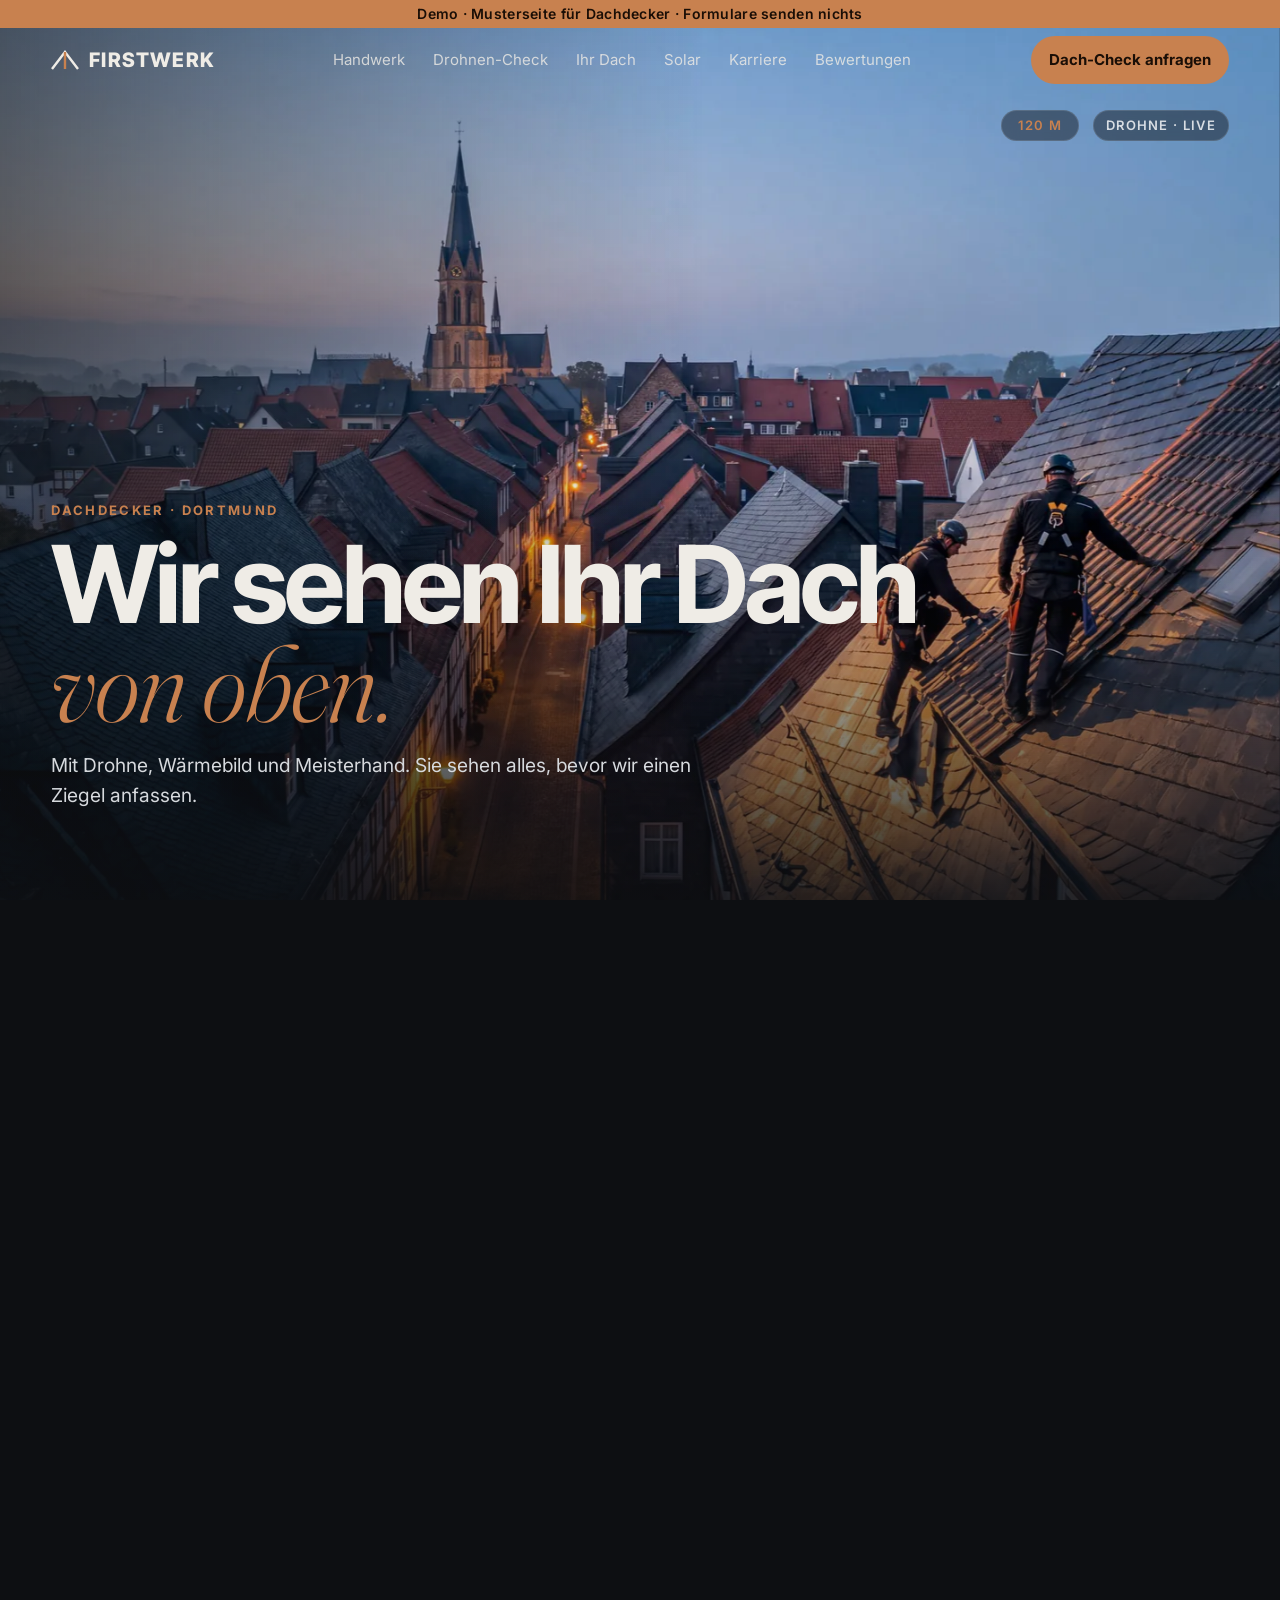
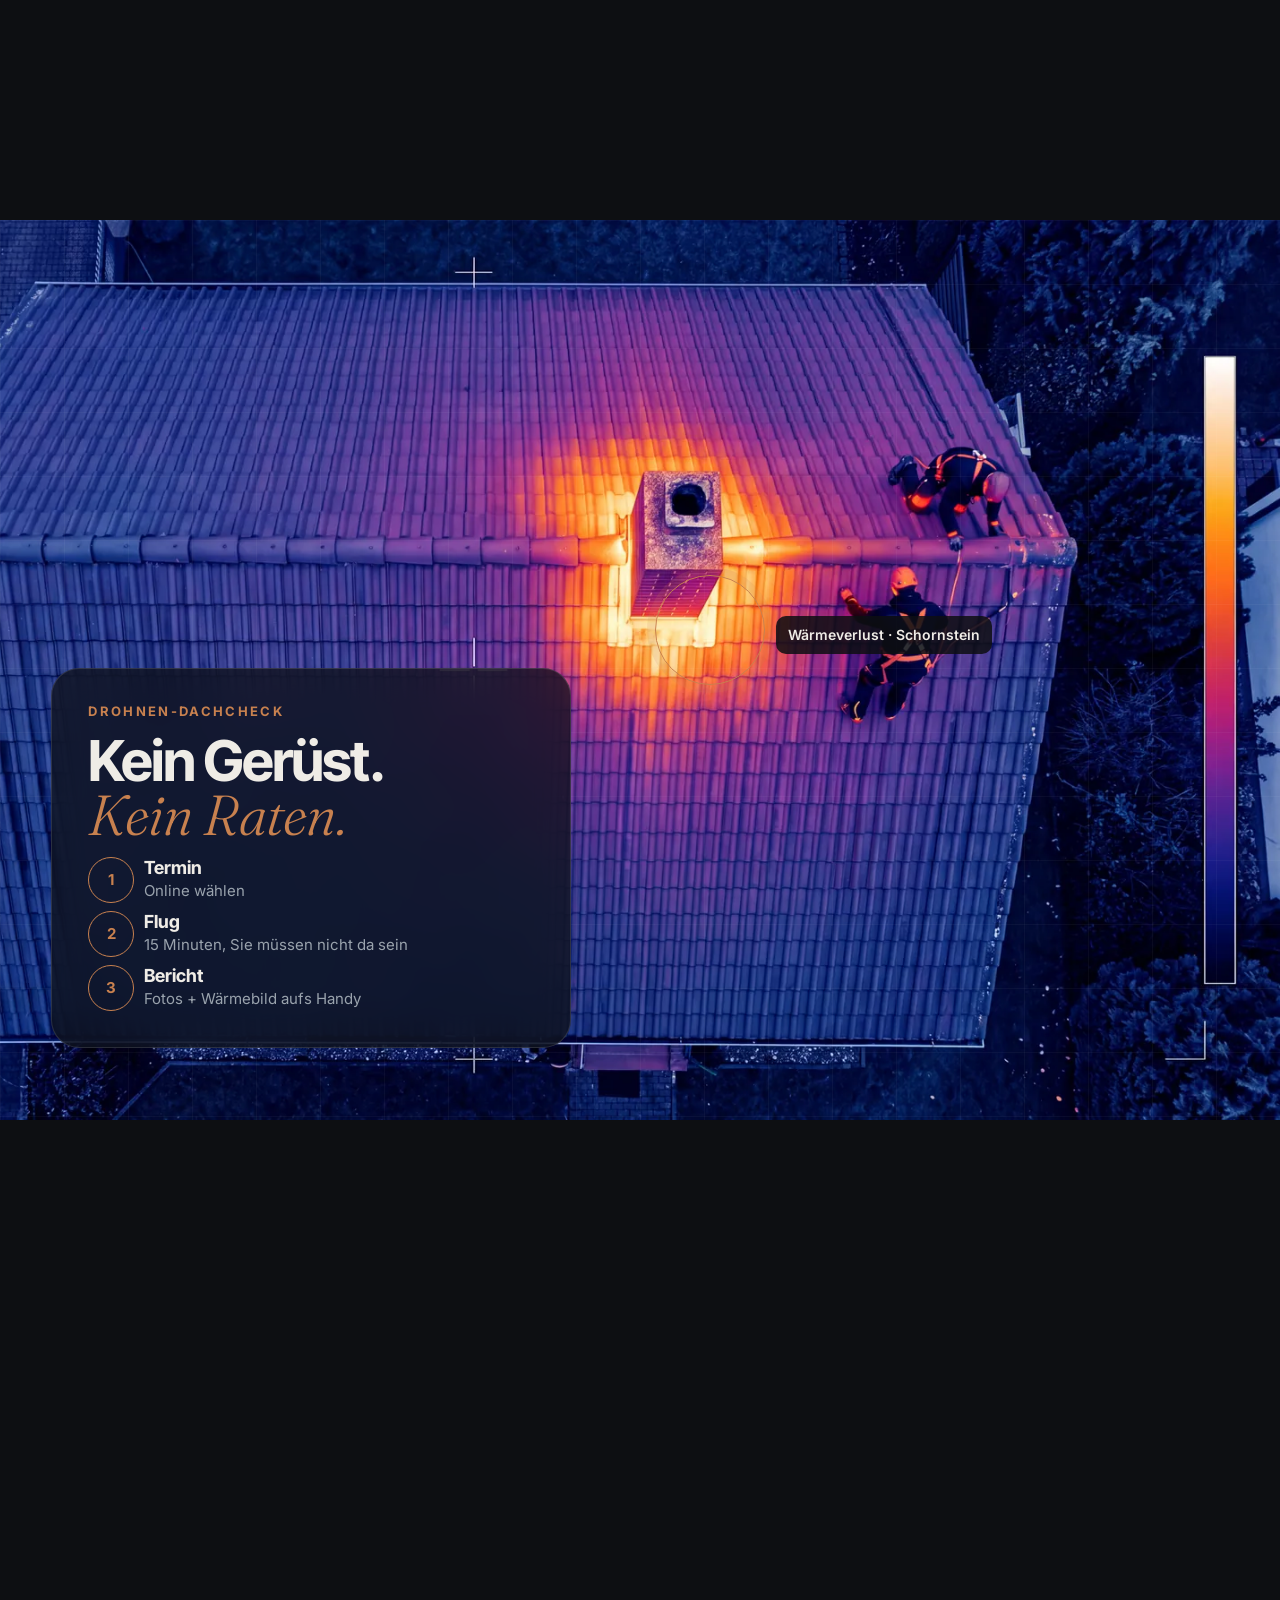
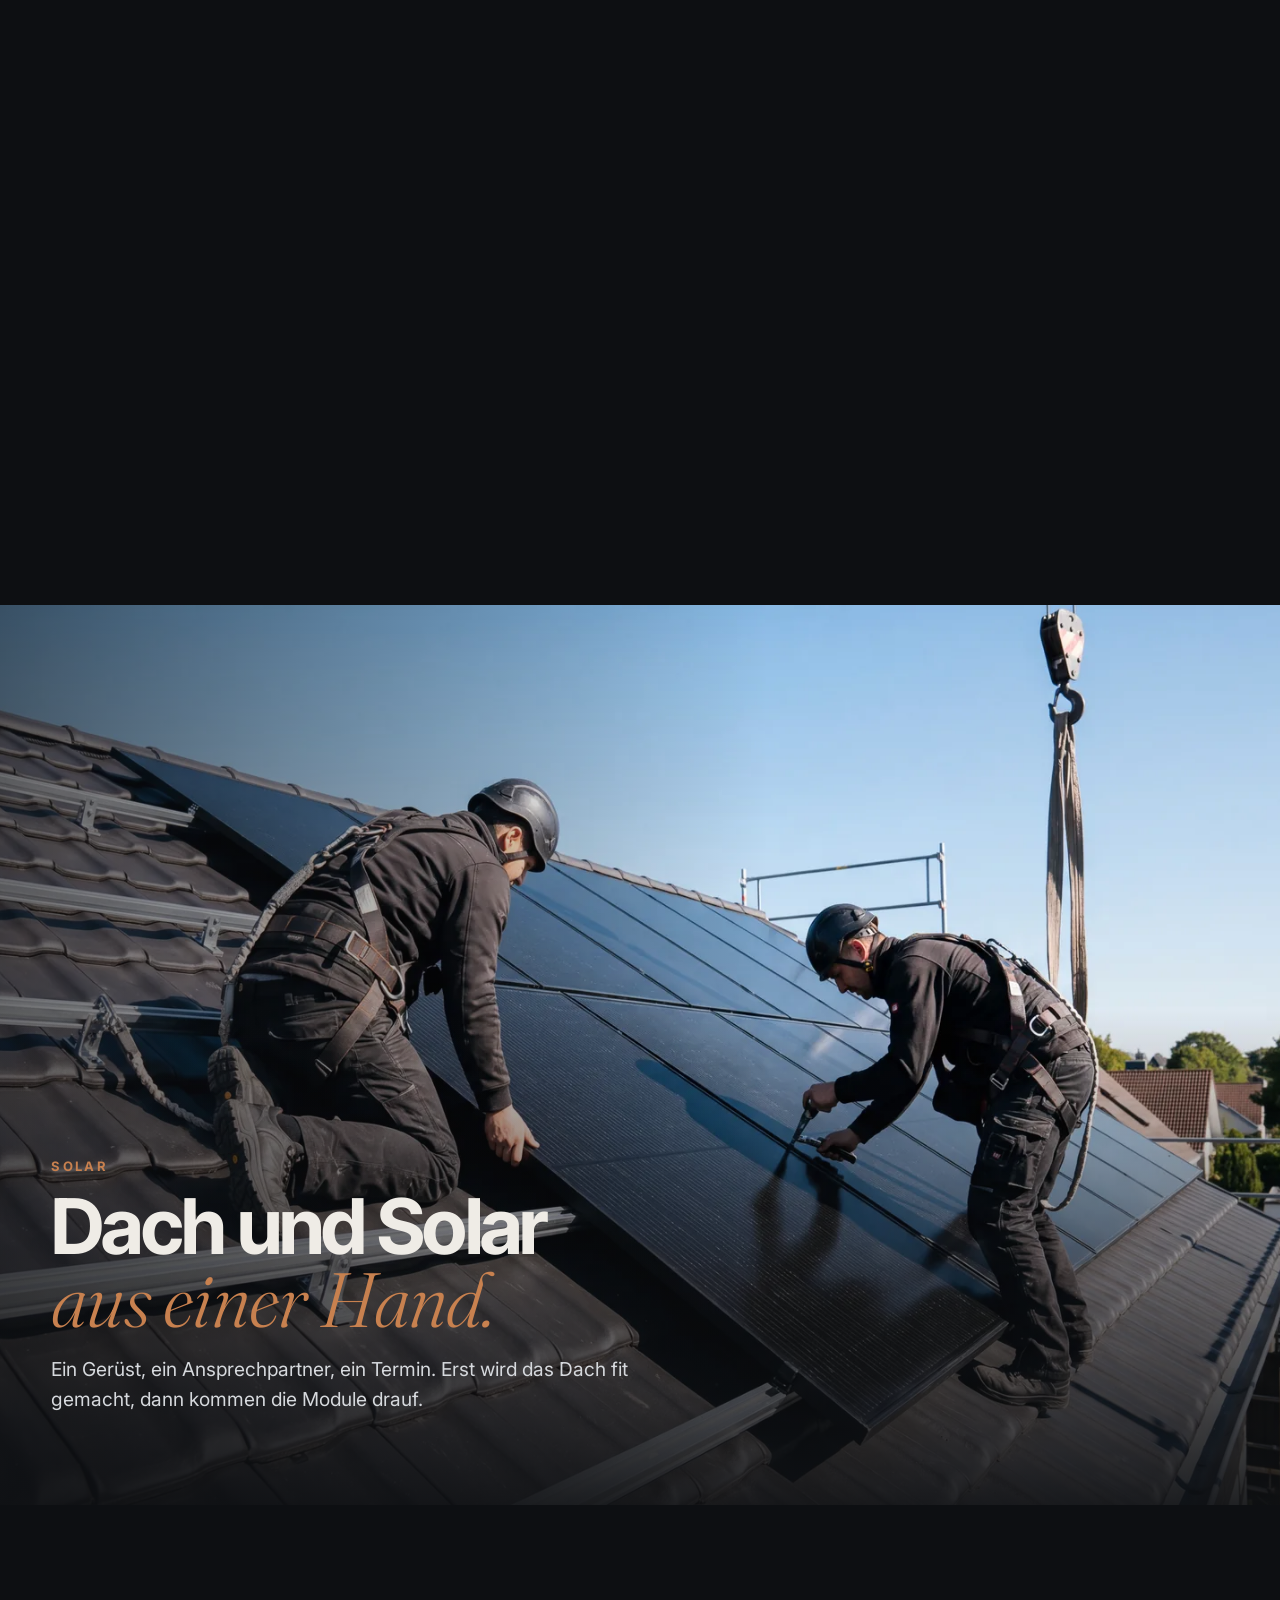
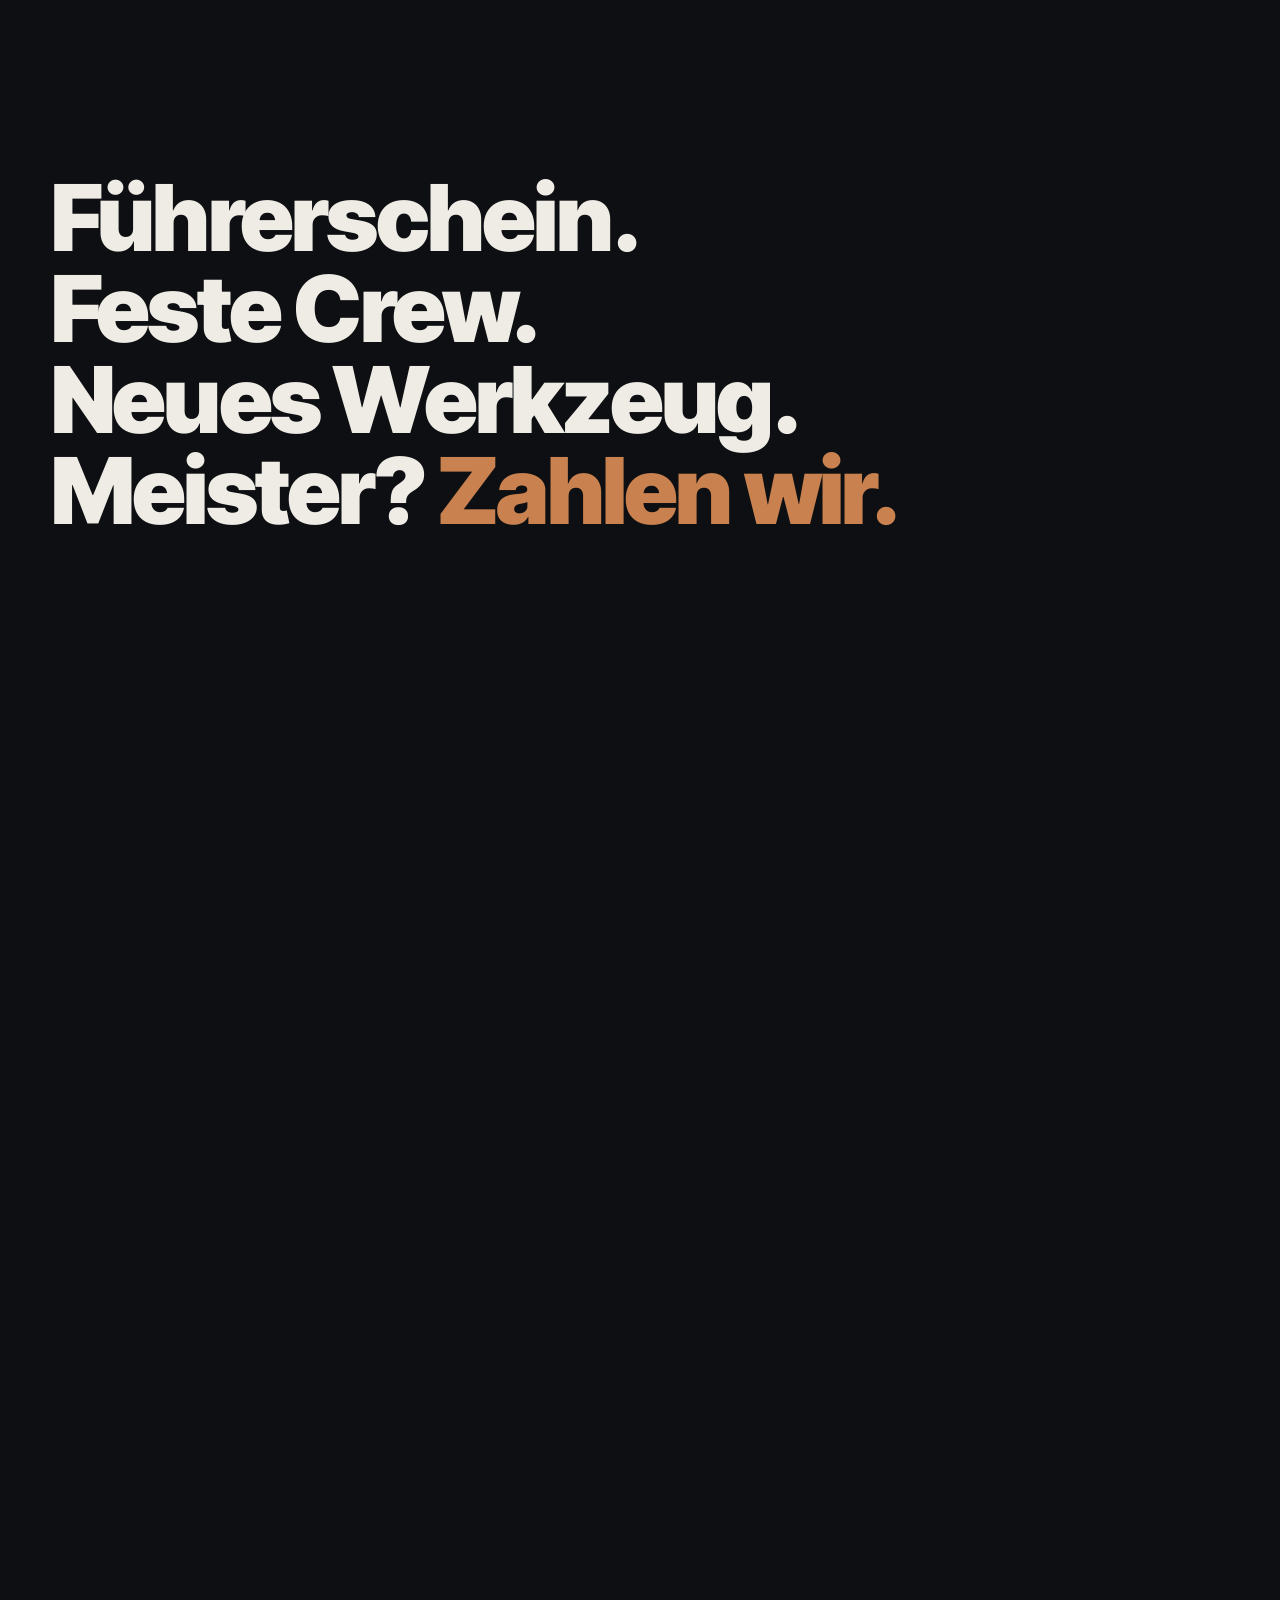
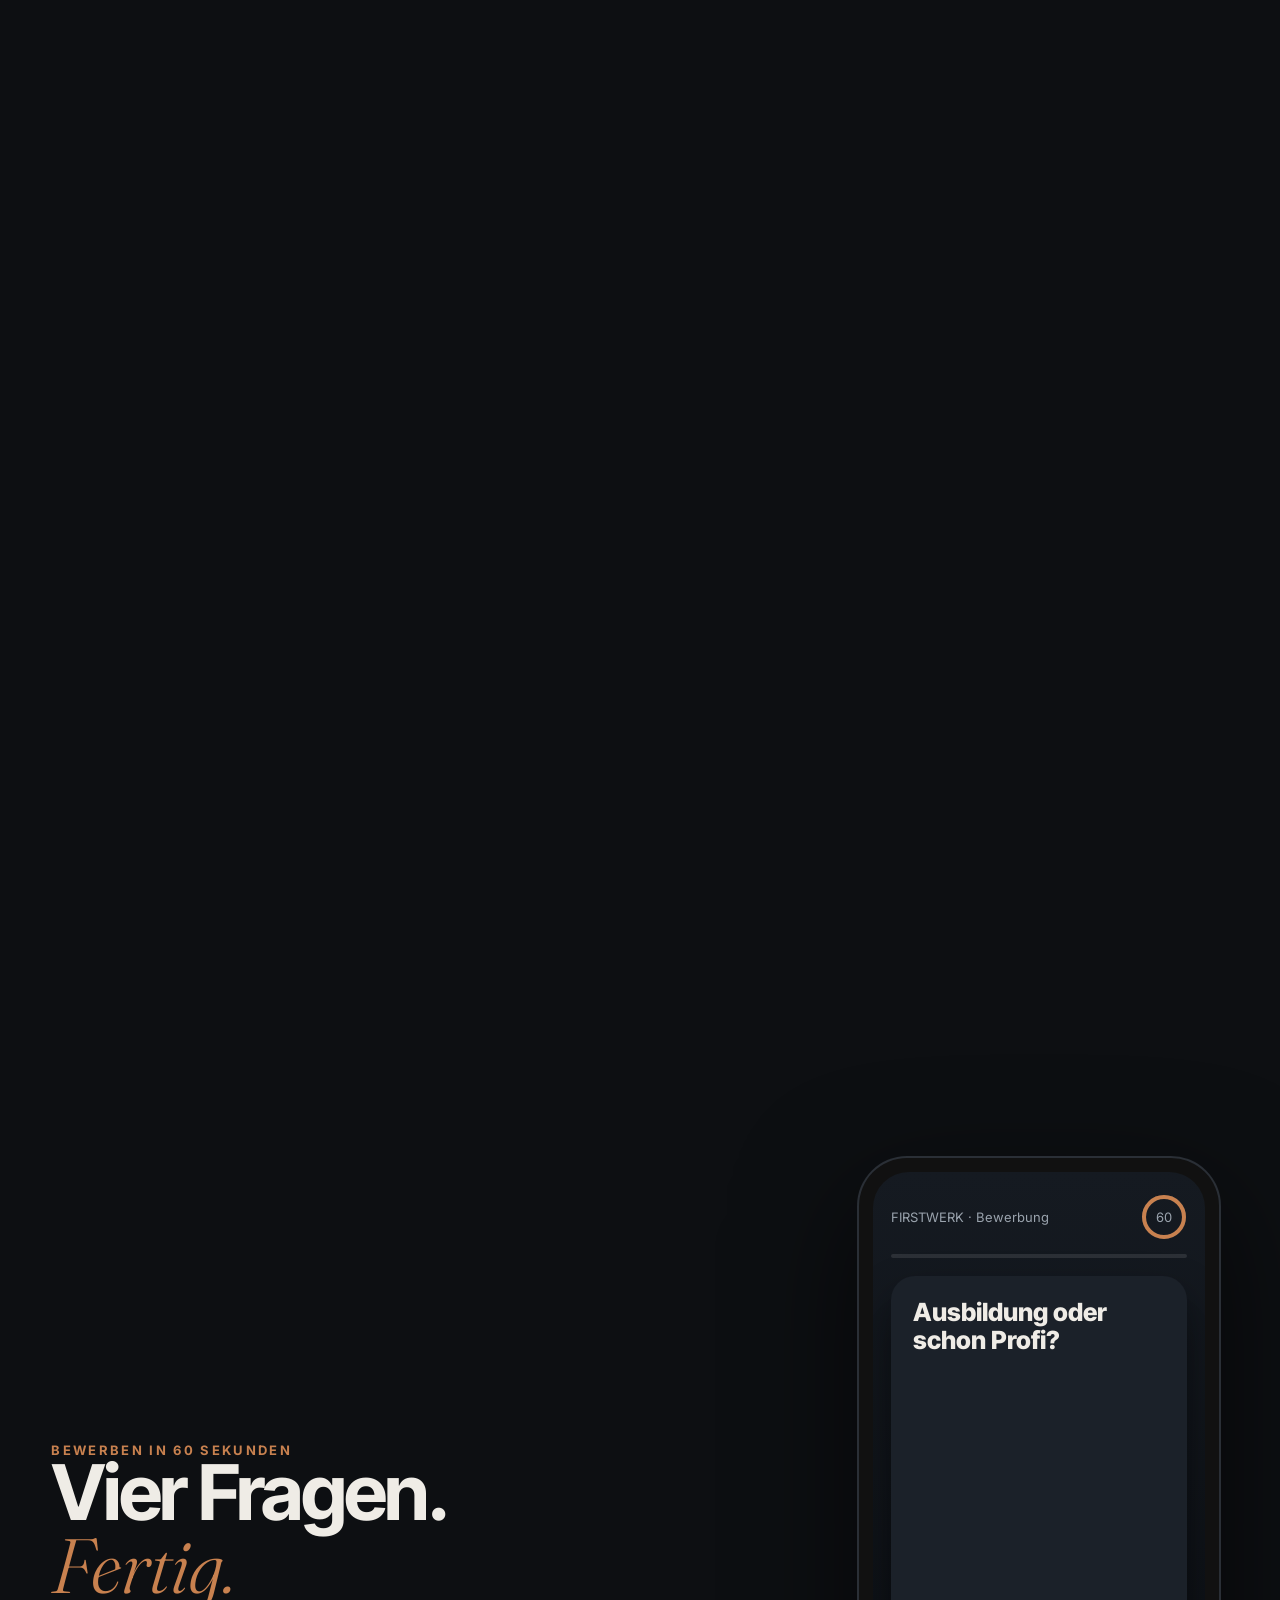
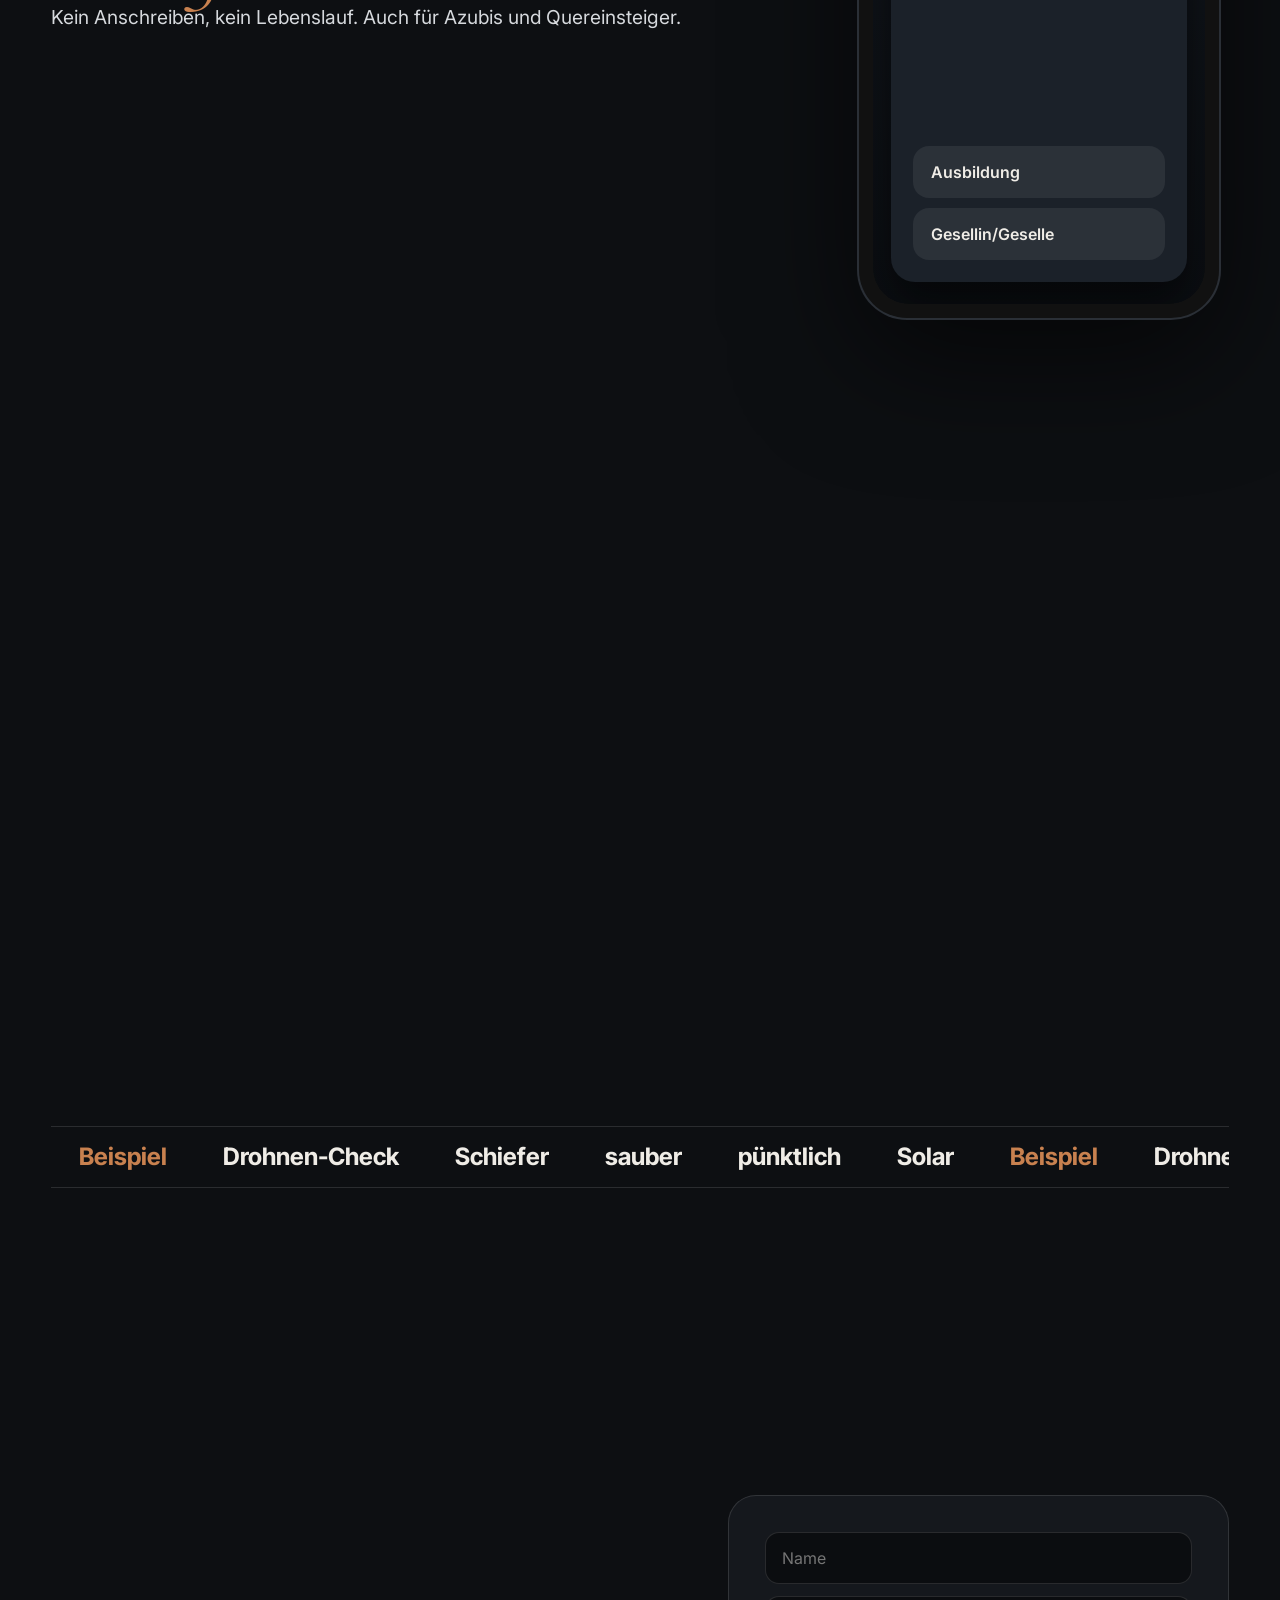
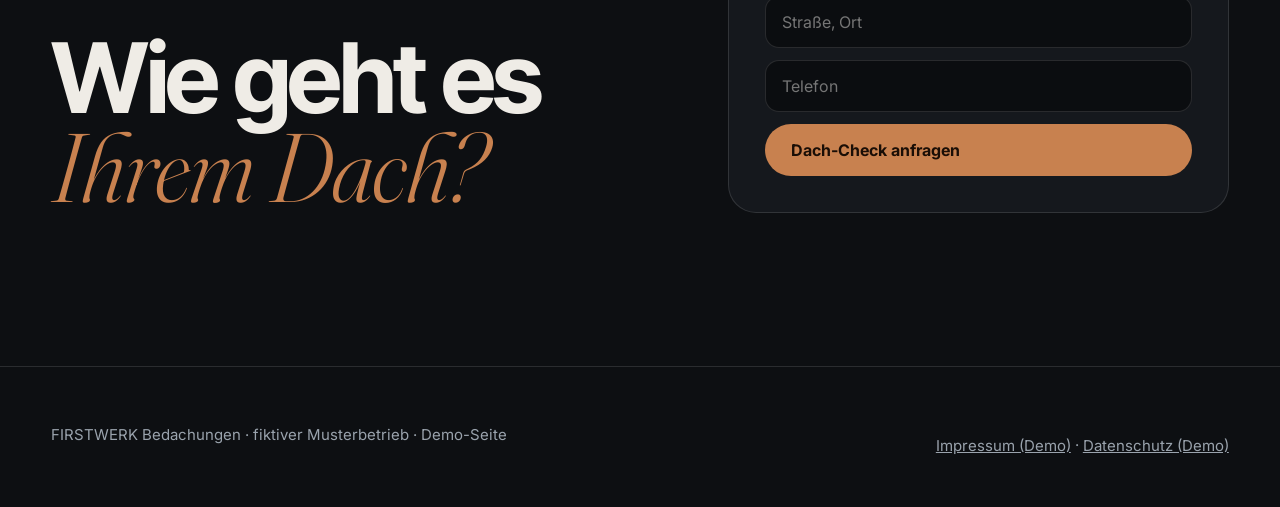
==== commit 02b30c84: "Bilder O3, O5A, Konfigurator Zink statt Gründach Co-Authored-By: Claude Opus 5.5 <noreply@anthropic." ====
--- a/von-oben/index.html
+++ b/von-oben/index.html
@@ -66,13 +66,13 @@
         <img class="km on" data-m="schiefer" data-need src="../assets/img/o5a.webp" srcset="../assets/img/o5a-m.webp 1800w, ../assets/img/o5a.webp 3840w" sizes="(max-width:900px) 100vw, 1300px" alt="Haus mit Schieferdach">
         <img class="km" data-m="rot" data-need src="../assets/img/o5b.webp" srcset="../assets/img/o5b-m.webp 1800w, ../assets/img/o5b.webp 3840w" sizes="(max-width:900px) 100vw, 1300px" alt="Haus mit roten Tonziegeln">
         <img class="km" data-m="anthrazit" data-need src="../assets/img/o5c.webp" srcset="../assets/img/o5c-m.webp 1800w, ../assets/img/o5c.webp 3840w" sizes="(max-width:900px) 100vw, 1300px" alt="Haus mit anthrazitfarbenen Tonziegeln">
-        <img class="km" data-m="gruen" data-need src="../assets/img/o5d.webp" srcset="../assets/img/o5d-m.webp 1800w, ../assets/img/o5d.webp 3840w" sizes="(max-width:900px) 100vw, 1300px" alt="Haus mit begrüntem Dach">
+        <img class="km" data-m="zink" data-need src="../assets/img/o5d.webp" srcset="../assets/img/o5d-m.webp 1800w, ../assets/img/o5d.webp 3840w" sizes="(max-width:900px) 100vw, 1300px" alt="Haus mit Stehfalzdach aus Zink">
       </div>
       <div class="swatches rv" role="group" aria-label="Material wählen">
         <button class="on" data-m="schiefer"><i style="background:linear-gradient(135deg,#3a3f46,#22262b)"></i>Schiefer</button>
         <button data-m="rot"><i style="background:linear-gradient(135deg,#b4523a,#7e3424)"></i>Ton rot</button>
         <button data-m="anthrazit"><i style="background:linear-gradient(135deg,#4a4d52,#2b2d31)"></i>Ton anthrazit</button>
-        <button data-m="gruen"><i style="background:linear-gradient(135deg,#6f8f4a,#3e5a2a)"></i>Gründach</button>
+        <button data-m="zink"><i style="background:linear-gradient(135deg,#a9b0b5,#6c757c)"></i>Stehfalz Zink</button>
       </div>
     </div>
   </section>
--- a/assets/css/oben.css
+++ b/assets/css/oben.css
@@ -14,7 +14,7 @@
 .hud span:first-child{color:var(--accent);min-width:78px;text-align:center}
 .t{position:absolute;left:0;right:0;bottom:10vh;display:grid;gap:18px;max-width:1440px;opacity:0;will-change:opacity,transform}
 .t1{opacity:1}
-@media (max-width:700px){.t{bottom:7vh}.t .lead{font-size:16px}.hud{top:calc(28px + var(--nav) + 10px)}}
+@media (max-width:700px){.t{bottom:96px}.t .lead{font-size:16px}.hud{top:calc(28px + var(--nav) + 10px)}}
 @media (max-height:500px){.t .lead,.hud{display:none}.t .h1{font-size:44px}}
 
 /* Drohnen-Check */
@@ -32,7 +32,7 @@
 .flow li b{grid-column:2;color:var(--ink);font:700 18px/1.2 var(--f-head)}
 .flow li::before{counter-increment:f;content:counter(f);grid-row:span 2;width:44px;height:44px;border-radius:50%;display:grid;place-items:center;border:1px solid var(--accent);color:var(--accent);font-weight:700}
 .flow li.on{opacity:1}
-@media (max-width:700px){.spot span{left:-70px;top:66px}.panel{bottom:16px}}
+@media (max-width:700px){.spot span{left:0;top:66px;transform:translateX(-50%)}.panel{bottom:16px}}
 @media (max-height:500px){.flow{display:none}}
 
 /* Konfigurator */
